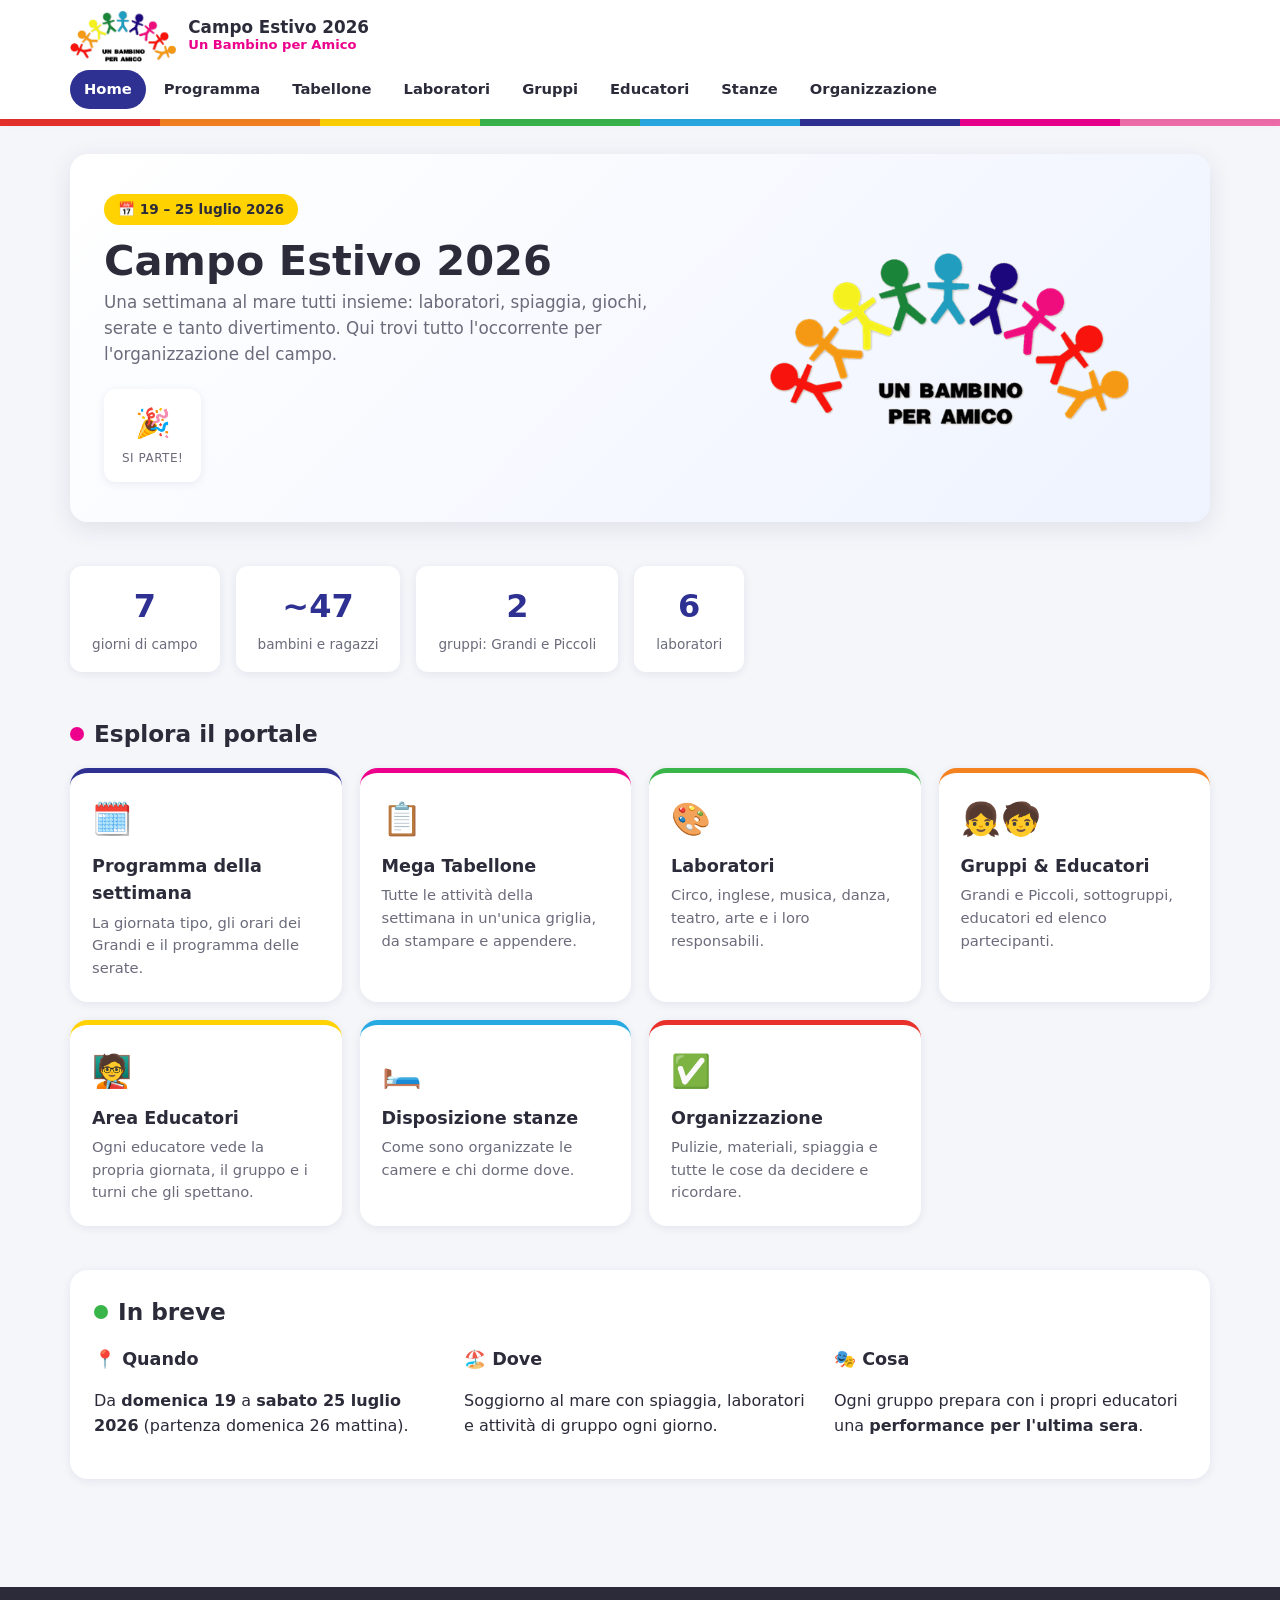
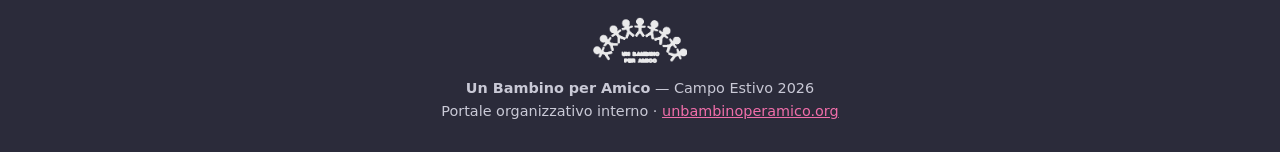
==== index.html @ 4ef32b01 "Portale Campo Estivo 2026 - Un Bambino per Amico Co-Authored-By: Claude Opus 4.8 <noreply@anthropic." ====
<!DOCTYPE html>
<html lang="it">
<head>
  <meta charset="UTF-8" />
  <meta name="viewport" content="width=device-width, initial-scale=1.0" />
  <meta name="robots" content="noindex, nofollow" />
  <title>Campo Estivo 2026 — Un Bambino per Amico</title>
  <link rel="icon" href="assets/66.png" />
  <link rel="stylesheet" href="assets/style.css" />
</head>
<body>
  <header class="site-header">
    <div class="nav-wrap">
      <a class="brand" href="index.html">
        <img src="assets/logo.gif" alt="Un Bambino per Amico" />
        <span class="brand-text"><b>Campo Estivo 2026</b><span>Un Bambino per Amico</span></span>
      </a>
      <button class="nav-toggle" aria-label="Menu">☰</button>
      <nav class="main-nav">
        <a href="index.html">Home</a>
        <a href="programma.html">Programma</a>
        <a href="tabellone.html">Tabellone</a>
        <a href="laboratori.html">Laboratori</a>
        <a href="gruppi.html">Gruppi</a>
        <a href="educatori.html">Educatori</a>
        <a href="stanze.html">Stanze</a>
        <a href="info.html">Organizzazione</a>
      </nav>
    </div>
  </header>
  <div class="rainbow-bar"></div>

  <main>
    <section class="hero section">
      <div>
        <span class="kicker">📅 19 – 25 luglio 2026</span>
        <h1>Campo Estivo 2026</h1>
        <p class="lead">Una settimana al mare tutti insieme: laboratori, spiaggia, giochi,
        serate e tanto divertimento. Qui trovi tutto l'occorrente per l'organizzazione del campo.</p>
        <div class="countdown" id="countdown"></div>
      </div>
      <img class="hero-logo" src="assets/logo.gif" alt="Logo Un Bambino per Amico" />
    </section>

    <section class="section">
      <div class="stats">
        <div class="stat"><b>7</b><span>giorni di campo</span></div>
        <div class="stat"><b>~47</b><span>bambini e ragazzi</span></div>
        <div class="stat"><b>2</b><span>gruppi: Grandi e Piccoli</span></div>
        <div class="stat"><b>6</b><span>laboratori</span></div>
      </div>
    </section>

    <section class="section">
      <h2><span class="dot" style="background:var(--magenta)"></span>Esplora il portale</h2>
      <div class="cards">
        <a class="card" href="programma.html" style="border-top-color:var(--blu)">
          <div class="ico">🗓️</div><h3>Programma della settimana</h3>
          <p>La giornata tipo, gli orari dei Grandi e il programma delle serate.</p>
        </a>
        <a class="card" href="tabellone.html" style="border-top-color:var(--magenta)">
          <div class="ico">📋</div><h3>Mega Tabellone</h3>
          <p>Tutte le attività della settimana in un'unica griglia, da stampare e appendere.</p>
        </a>
        <a class="card" href="laboratori.html" style="border-top-color:var(--verde)">
          <div class="ico">🎨</div><h3>Laboratori</h3>
          <p>Circo, inglese, musica, danza, teatro, arte e i loro responsabili.</p>
        </a>
        <a class="card" href="gruppi.html" style="border-top-color:var(--arancio)">
          <div class="ico">👧🧒</div><h3>Gruppi & Educatori</h3>
          <p>Grandi e Piccoli, sottogruppi, educatori ed elenco partecipanti.</p>
        </a>
        <a class="card" href="educatori.html" style="border-top-color:var(--giallo)">
          <div class="ico">🧑‍🏫</div><h3>Area Educatori</h3>
          <p>Ogni educatore vede la propria giornata, il gruppo e i turni che gli spettano.</p>
        </a>
        <a class="card" href="stanze.html" style="border-top-color:var(--azzurro)">
          <div class="ico">🛏️</div><h3>Disposizione stanze</h3>
          <p>Come sono organizzate le camere e chi dorme dove.</p>
        </a>
        <a class="card" href="info.html" style="border-top-color:var(--rosso)">
          <div class="ico">✅</div><h3>Organizzazione</h3>
          <p>Pulizie, materiali, spiaggia e tutte le cose da decidere e ricordare.</p>
        </a>
      </div>
    </section>

    <section class="section">
      <div class="panel">
        <h2><span class="dot" style="background:var(--verde)"></span>In breve</h2>
        <div class="grid-3">
          <div><h3>📍 Quando</h3><p>Da <b>domenica 19</b> a <b>sabato 25 luglio 2026</b> (partenza domenica 26 mattina).</p></div>
          <div><h3>🏖️ Dove</h3><p>Soggiorno al mare con spiaggia, laboratori e attività di gruppo ogni giorno.</p></div>
          <div><h3>🎭 Cosa</h3><p>Ogni gruppo prepara con i propri educatori una <b>performance per l'ultima sera</b>.</p></div>
        </div>
      </div>
    </section>
  </main>

  <footer class="site-footer">
    <img src="assets/logo.gif" alt="Un Bambino per Amico" /><br />
    <b>Un Bambino per Amico</b> — Campo Estivo 2026<br />
    Portale organizzativo interno · <a href="https://www.unbambinoperamico.org/" target="_blank" rel="noopener">unbambinoperamico.org</a>
  </footer>

  <script src="assets/main.js"></script>
</body>
</html>
---- assets/style.css ----
/* ============================================================
   Un Bambino per Amico — Campo Estivo 2026
   Foglio di stile condiviso
   ============================================================ */

:root {
  /* Palette ripresa dal logo (arcobaleno) */
  --rosso:    #e8312a;
  --arancio:  #f58220;
  --giallo:   #ffd200;
  --verde:    #39b54a;
  --azzurro:  #27aae1;
  --blu:      #2e3192;
  --magenta:  #ec008c;
  --rosa:     #f06eaa;

  --scuro:    #2b2b3a;
  --grigio:   #6b6b7b;
  --chiaro:   #f5f6fa;
  --bianco:   #ffffff;
  --bordo:    #e6e7ee;

  --ombra:    0 6px 24px rgba(40, 40, 80, .10);
  --ombra-sm: 0 2px 10px rgba(40, 40, 80, .08);
  --raggio:   18px;
  --raggio-sm:12px;

  --font: "Segoe UI", system-ui, -apple-system, "Helvetica Neue", Arial, sans-serif;
}

* { box-sizing: border-box; }

html { scroll-behavior: smooth; }

body {
  margin: 0;
  font-family: var(--font);
  color: var(--scuro);
  background: var(--chiaro);
  line-height: 1.55;
}

/* Barra arcobaleno decorativa */
.rainbow-bar {
  height: 7px;
  background: linear-gradient(90deg,
    var(--rosso) 0 12.5%, var(--arancio) 0 25%, var(--giallo) 0 37.5%,
    var(--verde) 0 50%, var(--azzurro) 0 62.5%, var(--blu) 0 75%,
    var(--magenta) 0 87.5%, var(--rosa) 0 100%);
}

/* ---------- Header / Navigazione ---------- */
header.site-header {
  background: var(--bianco);
  box-shadow: var(--ombra-sm);
  position: sticky;
  top: 0;
  z-index: 50;
}
.nav-wrap {
  max-width: 1180px;
  margin: 0 auto;
  display: flex;
  align-items: center;
  justify-content: space-between;
  padding: 10px 20px;
  flex-wrap: wrap;
  gap: 8px;
}
.brand { display: flex; align-items: center; gap: 12px; text-decoration: none; }
.brand img { height: 52px; width: auto; }
.brand .brand-text { line-height: 1.05; }
.brand .brand-text b { color: var(--scuro); font-size: 1.05rem; display: block; }
.brand .brand-text span { color: var(--magenta); font-size: .82rem; font-weight: 600; }

nav.main-nav { display: flex; flex-wrap: wrap; gap: 4px; }
nav.main-nav a {
  text-decoration: none;
  color: var(--scuro);
  font-weight: 600;
  font-size: .92rem;
  padding: 8px 14px;
  border-radius: 999px;
  transition: background .15s, color .15s;
}
nav.main-nav a:hover { background: var(--chiaro); }
nav.main-nav a.active { background: var(--blu); color: #fff; }

.nav-toggle {
  display: none;
  background: var(--blu); color: #fff; border: 0;
  font-size: 1.4rem; line-height: 1; border-radius: 10px;
  padding: 6px 12px; cursor: pointer;
}

/* ---------- Layout ---------- */
main { max-width: 1180px; margin: 0 auto; padding: 28px 20px 64px; }
.section { margin-bottom: 44px; }
h1 { font-size: 2rem; margin: 0 0 6px; }
h2 { font-size: 1.45rem; margin: 0 0 16px; display: flex; align-items: center; gap: 10px; }
h2 .dot { width: 14px; height: 14px; border-radius: 50%; flex: none; }
h3 { font-size: 1.1rem; margin: 0 0 8px; }
p.lead { color: var(--grigio); font-size: 1.05rem; margin-top: 0; }

a { color: var(--blu); }

/* ---------- Hero ---------- */
.hero {
  background: linear-gradient(135deg, #ffffff 0%, #eef3ff 100%);
  border-radius: var(--raggio);
  padding: 40px 34px;
  box-shadow: var(--ombra);
  display: grid;
  grid-template-columns: 1.3fr 1fr;
  gap: 28px;
  align-items: center;
  position: relative;
  overflow: hidden;
}
.hero h1 { font-size: 2.6rem; line-height: 1.05; }
.hero .kicker {
  display: inline-block;
  background: var(--giallo);
  color: var(--scuro);
  font-weight: 700;
  padding: 5px 14px;
  border-radius: 999px;
  font-size: .85rem;
  margin-bottom: 14px;
}
.hero img.hero-logo { width: 100%; max-width: 360px; justify-self: center; }

/* Countdown */
.countdown { display: flex; gap: 12px; margin-top: 22px; flex-wrap: wrap; }
.countdown .box {
  background: #fff; border-radius: var(--raggio-sm);
  padding: 12px 18px; text-align: center; box-shadow: var(--ombra-sm);
  min-width: 78px;
}
.countdown .box b { font-size: 1.8rem; display: block; color: var(--blu); }
.countdown .box span { font-size: .75rem; text-transform: uppercase; color: var(--grigio); letter-spacing: .5px; }

/* ---------- Card ---------- */
.cards { display: grid; grid-template-columns: repeat(auto-fill, minmax(230px, 1fr)); gap: 18px; }
.card {
  background: #fff; border-radius: var(--raggio);
  padding: 22px; box-shadow: var(--ombra-sm);
  text-decoration: none; color: inherit; display: block;
  border-top: 5px solid var(--azzurro);
  transition: transform .15s, box-shadow .15s;
}
.card:hover { transform: translateY(-4px); box-shadow: var(--ombra); }
.card .ico { font-size: 2rem; }
.card h3 { margin: 8px 0 4px; }
.card p { margin: 0; color: var(--grigio); font-size: .92rem; }

/* ---------- Pannelli / box ---------- */
.panel {
  background: #fff; border-radius: var(--raggio);
  padding: 24px; box-shadow: var(--ombra-sm); margin-bottom: 22px;
}
.grid-2 { display: grid; grid-template-columns: 1fr 1fr; gap: 22px; }
.grid-3 { display: grid; grid-template-columns: repeat(3, 1fr); gap: 18px; }

.note {
  background: #fff8e1; border-left: 5px solid var(--giallo);
  padding: 14px 18px; border-radius: var(--raggio-sm); margin: 14px 0;
}
.note.todo { background: #fdeef5; border-left-color: var(--magenta); }
.tag {
  display: inline-block; font-size: .72rem; font-weight: 700;
  padding: 3px 10px; border-radius: 999px; color: #fff; margin-left: 6px;
}

/* ---------- Tabelle ---------- */
table { width: 100%; border-collapse: collapse; background: #fff; border-radius: var(--raggio-sm); overflow: hidden; }
.table-wrap { overflow-x: auto; box-shadow: var(--ombra-sm); border-radius: var(--raggio-sm); }
th, td { padding: 11px 14px; text-align: left; border-bottom: 1px solid var(--bordo); font-size: .93rem; }
th { background: var(--blu); color: #fff; font-weight: 600; }
tbody tr:nth-child(even) { background: #fafbff; }
td.time { font-weight: 700; color: var(--blu); white-space: nowrap; }

/* ---------- Mega Tabellone ---------- */
.tabellone-wrap { overflow-x: auto; box-shadow: var(--ombra); border-radius: var(--raggio); }
table.tabellone { min-width: 920px; border-radius: var(--raggio); }
table.tabellone th { background: var(--scuro); text-align: center; position: sticky; top: 0; }
table.tabellone th.time-col { background: var(--blu); }
table.tabellone td { vertical-align: top; border: 1px solid var(--bordo); padding: 8px; }
table.tabellone td.time { text-align: center; background: #f0f2fb; font-size: .82rem; }
.act {
  border-radius: 9px; padding: 7px 9px; color: #fff; font-size: .82rem;
  font-weight: 600; margin-bottom: 4px; line-height: 1.25;
}
.act small { display: block; font-weight: 400; opacity: .92; }

/* colori attività */
.a-spiaggia  { background: var(--azzurro); }
.a-lab       { background: var(--verde); }
.a-pasto     { background: var(--arancio); }
.a-serata    { background: var(--magenta); }
.a-relax     { background: var(--rosa); }
.a-routine   { background: var(--grigio); }
.a-special   { background: var(--blu); }
.a-gita      { background: var(--rosso); }

/* legenda */
.legend { display: flex; flex-wrap: wrap; gap: 10px; margin: 16px 0; }
.legend span { display: inline-flex; align-items: center; gap: 7px; font-size: .85rem; font-weight: 600; }
.legend i { width: 16px; height: 16px; border-radius: 5px; display: inline-block; }

/* ---------- Liste nomi ---------- */
.namelist { columns: 3; column-gap: 22px; }
.namelist .year-block { break-inside: avoid; margin-bottom: 14px; }
.namelist .year-block b { color: var(--magenta); display: block; margin-bottom: 4px; border-bottom: 2px solid var(--bordo); }
.namelist ul { margin: 0; padding-left: 18px; }
.namelist li { font-size: .9rem; }
.pill-list { list-style: none; padding: 0; display: flex; flex-wrap: wrap; gap: 8px; margin: 0; }
.pill-list li { background: var(--chiaro); border-radius: 999px; padding: 6px 14px; font-size: .9rem; font-weight: 600; }

/* stat */
.stats { display: flex; gap: 16px; flex-wrap: wrap; margin: 14px 0; }
.stat { background: #fff; border-radius: var(--raggio-sm); padding: 16px 22px; box-shadow: var(--ombra-sm); text-align: center; }
.stat b { font-size: 2rem; display: block; color: var(--blu); }
.stat span { color: var(--grigio); font-size: .85rem; }

/* ---------- Stanze ---------- */
.rooms { display: grid; grid-template-columns: repeat(auto-fill, minmax(220px, 1fr)); gap: 16px; }
.room {
  background: #fff; border-radius: var(--raggio-sm); padding: 16px;
  box-shadow: var(--ombra-sm); border-top: 5px solid var(--verde);
}
.room h4 { margin: 0 0 6px; display: flex; justify-content: space-between; align-items: center; }
.room .cap { font-size: .75rem; color: var(--grigio); font-weight: 600; }
.room ol { margin: 6px 0 0; padding-left: 20px; }
.room li { font-size: .88rem; }
.room.empty { border-top-color: var(--bordo); color: var(--grigio); font-style: italic; }

/* ---------- Footer ---------- */
footer.site-footer {
  background: var(--scuro); color: #c9c9d6; text-align: center;
  padding: 30px 20px; font-size: .9rem;
}
footer.site-footer img { height: 46px; filter: brightness(0) invert(1); opacity: .9; margin-bottom: 8px; }
footer.site-footer a { color: var(--rosa); }

/* ---------- Responsive ---------- */
@media (max-width: 860px) {
  .hero { grid-template-columns: 1fr; text-align: center; }
  .hero img.hero-logo { max-width: 260px; }
  .countdown { justify-content: center; }
  .grid-2, .grid-3 { grid-template-columns: 1fr; }
  .namelist { columns: 2; }
  nav.main-nav {
    display: none; width: 100%; flex-direction: column; padding-top: 8px;
  }
  nav.main-nav.open { display: flex; }
  .nav-toggle { display: block; }
}
@media (max-width: 520px) {
  .namelist { columns: 1; }
  .hero h1 { font-size: 2rem; }
}

/* ---------- Stampa ---------- */
@media print {
  header.site-header, footer.site-footer, .nav-toggle, .no-print { display: none !important; }
  body { background: #fff; }
  .panel, .card, table { box-shadow: none; }
  .tabellone-wrap { overflow: visible; }
  table.tabellone { min-width: 0; width: 100%; font-size: .7rem; }
  .act { -webkit-print-color-adjust: exact; print-color-adjust: exact; }
}
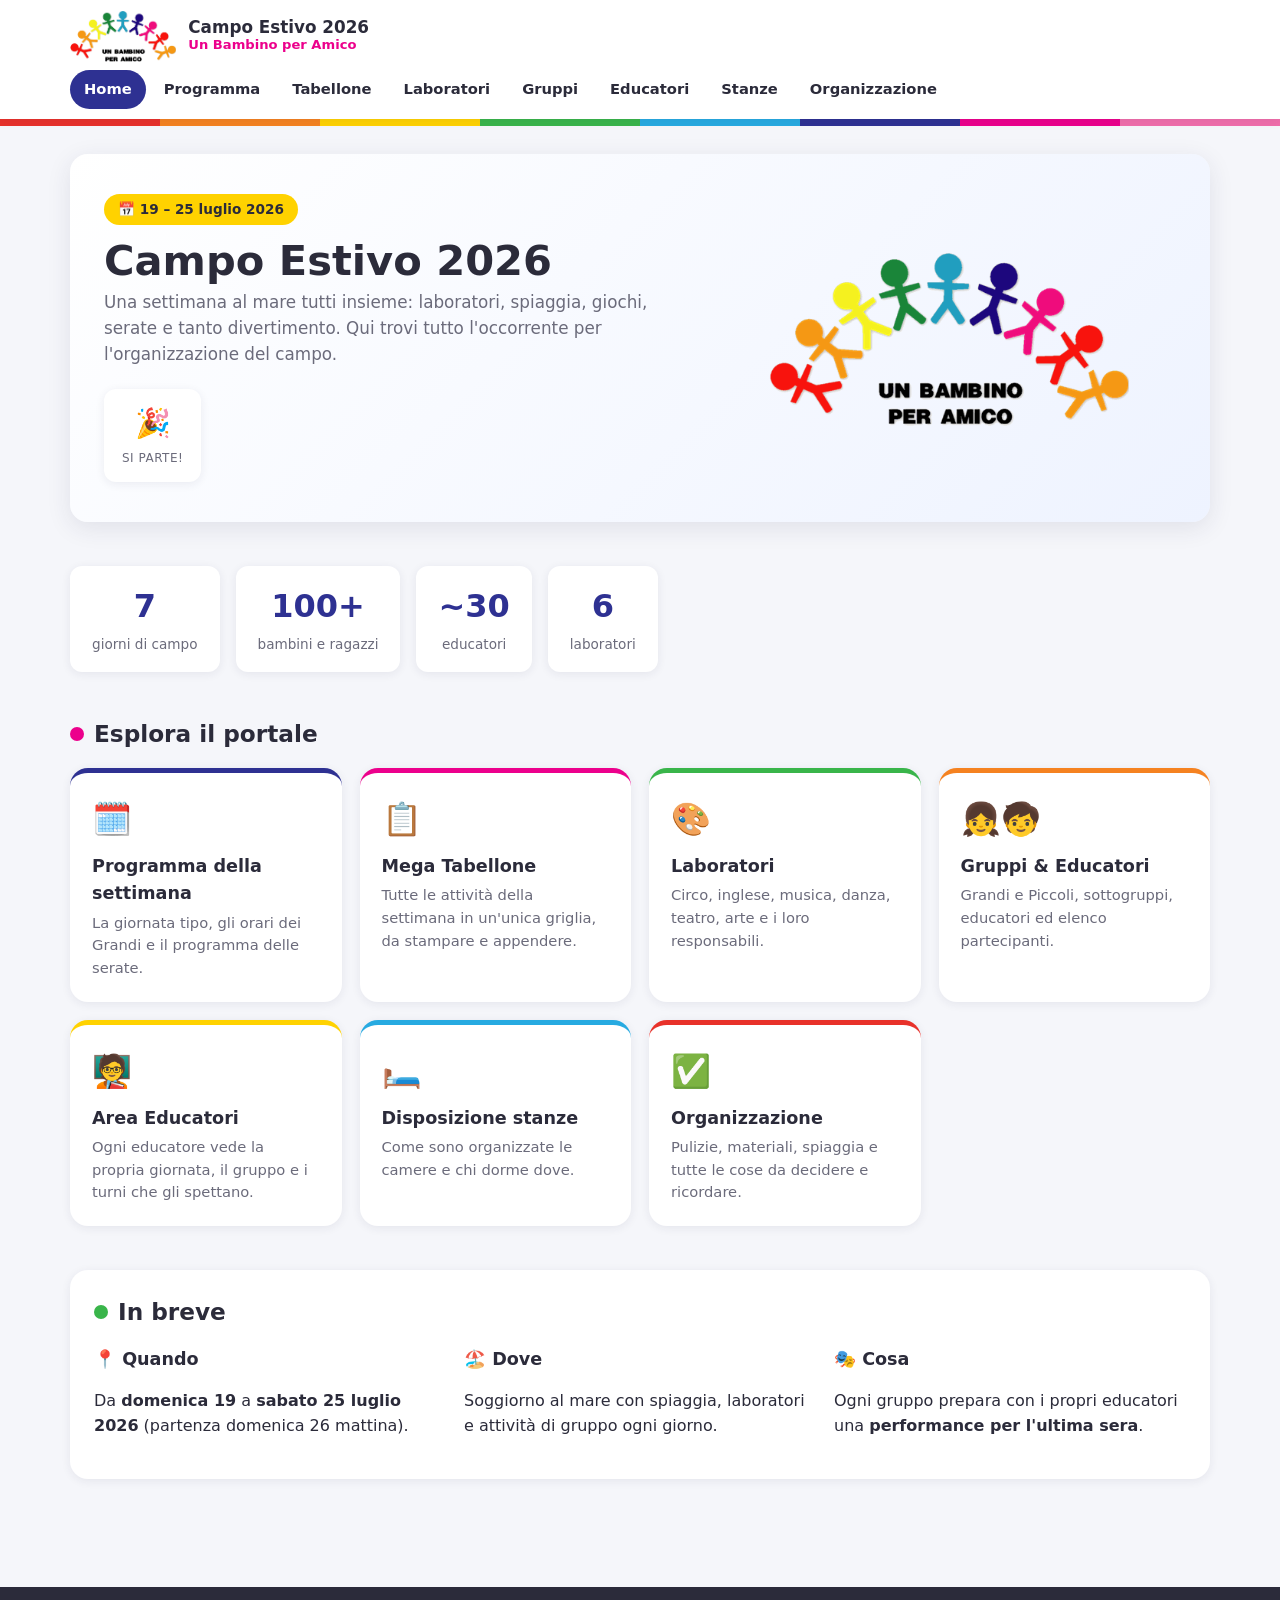
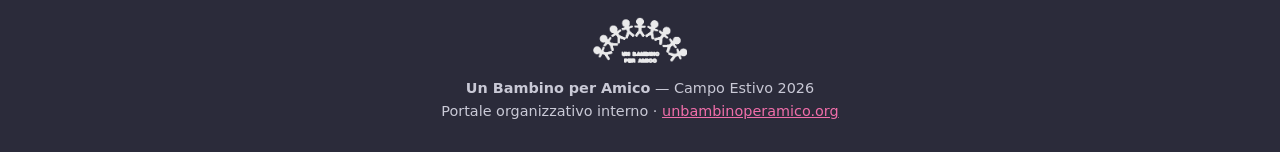
==== commit 9fce4581: "Aggiorna numeri (100+ bambini, ~30 educatori) e gita Mirabilandia di mercoledì Co-Authored-By: Claud" ====
--- a/index.html
+++ b/index.html
@@ -45,8 +45,8 @@
     <section class="section">
       <div class="stats">
         <div class="stat"><b>7</b><span>giorni di campo</span></div>
-        <div class="stat"><b>~47</b><span>bambini e ragazzi</span></div>
-        <div class="stat"><b>2</b><span>gruppi: Grandi e Piccoli</span></div>
+        <div class="stat"><b>100+</b><span>bambini e ragazzi</span></div>
+        <div class="stat"><b>~30</b><span>educatori</span></div>
         <div class="stat"><b>6</b><span>laboratori</span></div>
       </div>
     </section>
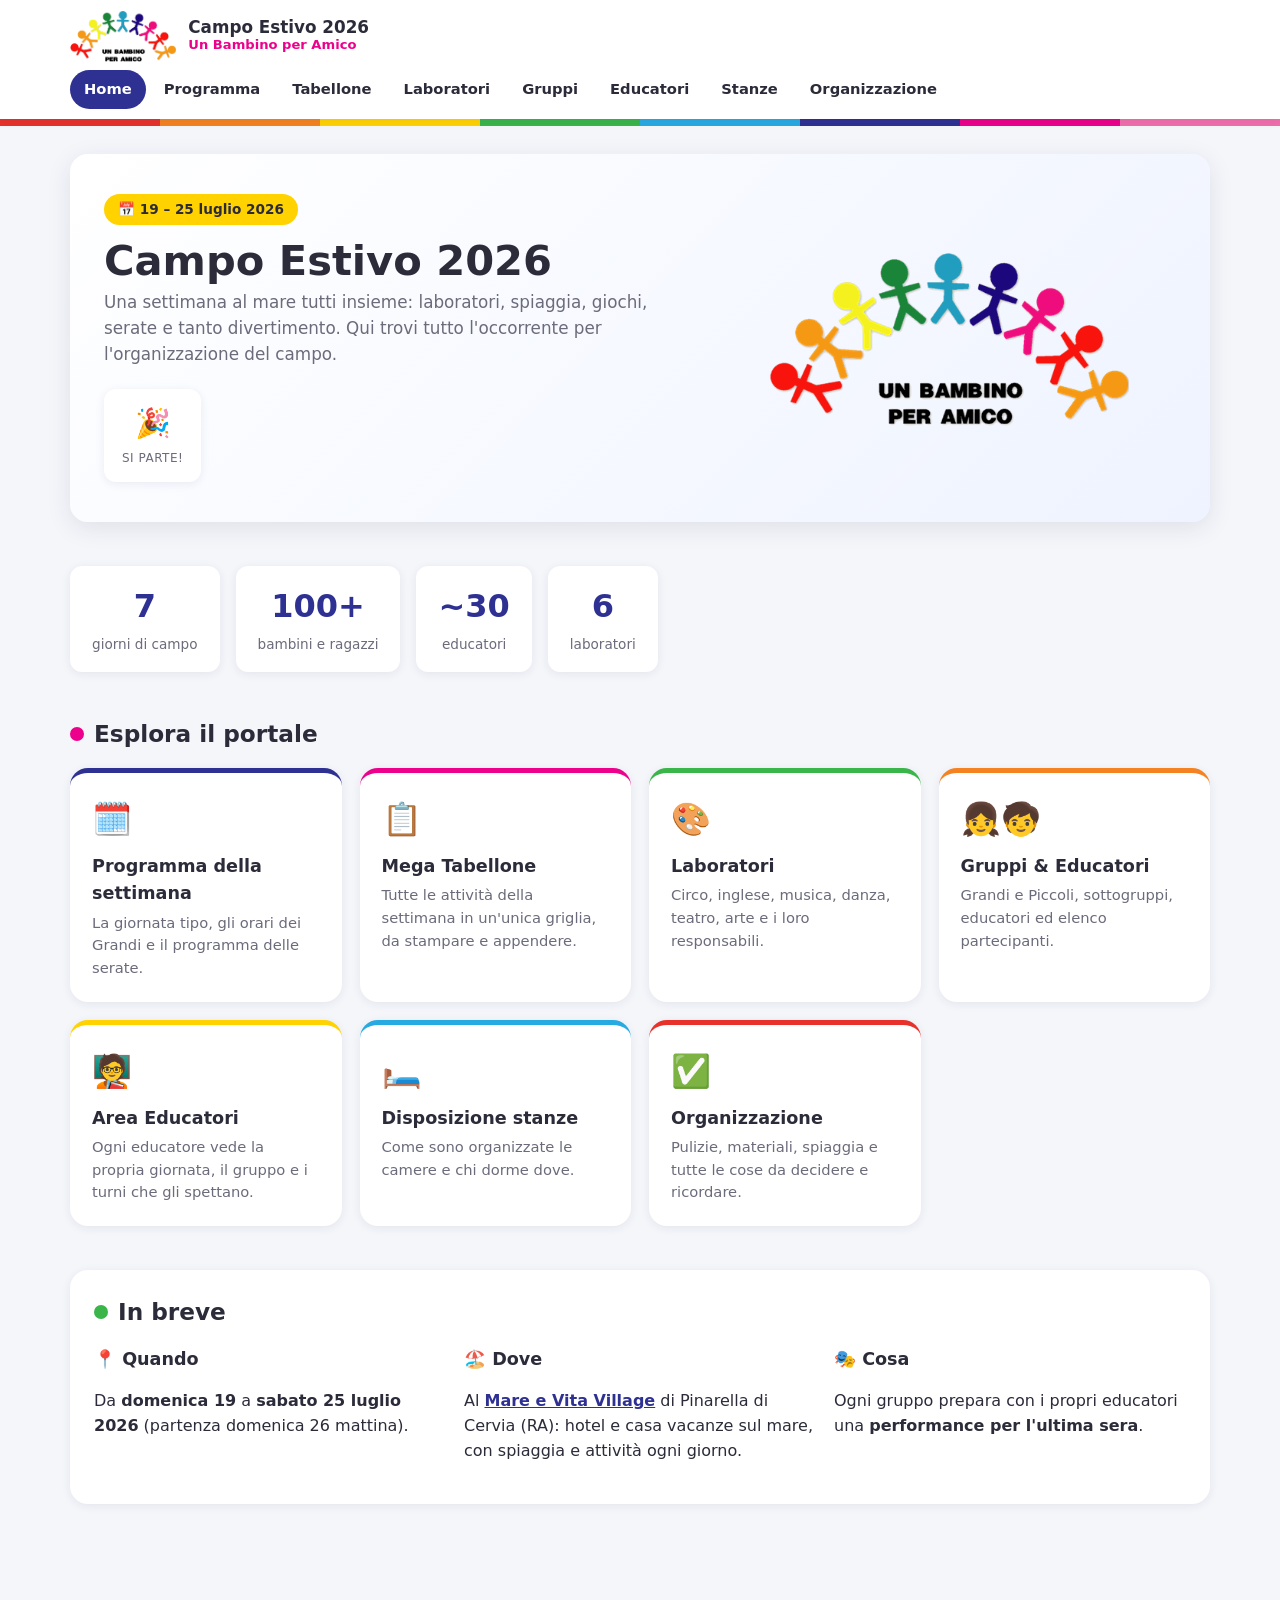
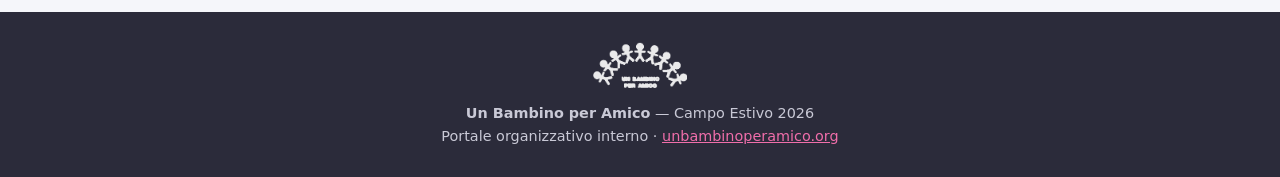
==== commit e4683031: "Correzione nome struttura (Mare e Vita Village) e rimozione cache .wrangler Co-Authored-By: Claude O" ====
--- a/index.html
+++ b/index.html
@@ -90,7 +90,7 @@
         <h2><span class="dot" style="background:var(--verde)"></span>In breve</h2>
         <div class="grid-3">
           <div><h3>📍 Quando</h3><p>Da <b>domenica 19</b> a <b>sabato 25 luglio 2026</b> (partenza domenica 26 mattina).</p></div>
-          <div><h3>🏖️ Dove</h3><p>Soggiorno al mare con spiaggia, laboratori e attività di gruppo ogni giorno.</p></div>
+          <div><h3>🏖️ Dove</h3><p>Al <b><a href="https://www.mareevita.it/" target="_blank" rel="noopener">Mare e Vita Village</a></b> di Pinarella di Cervia (RA): hotel e casa vacanze sul mare, con spiaggia e attività ogni giorno.</p></div>
           <div><h3>🎭 Cosa</h3><p>Ogni gruppo prepara con i propri educatori una <b>performance per l'ultima sera</b>.</p></div>
         </div>
       </div>
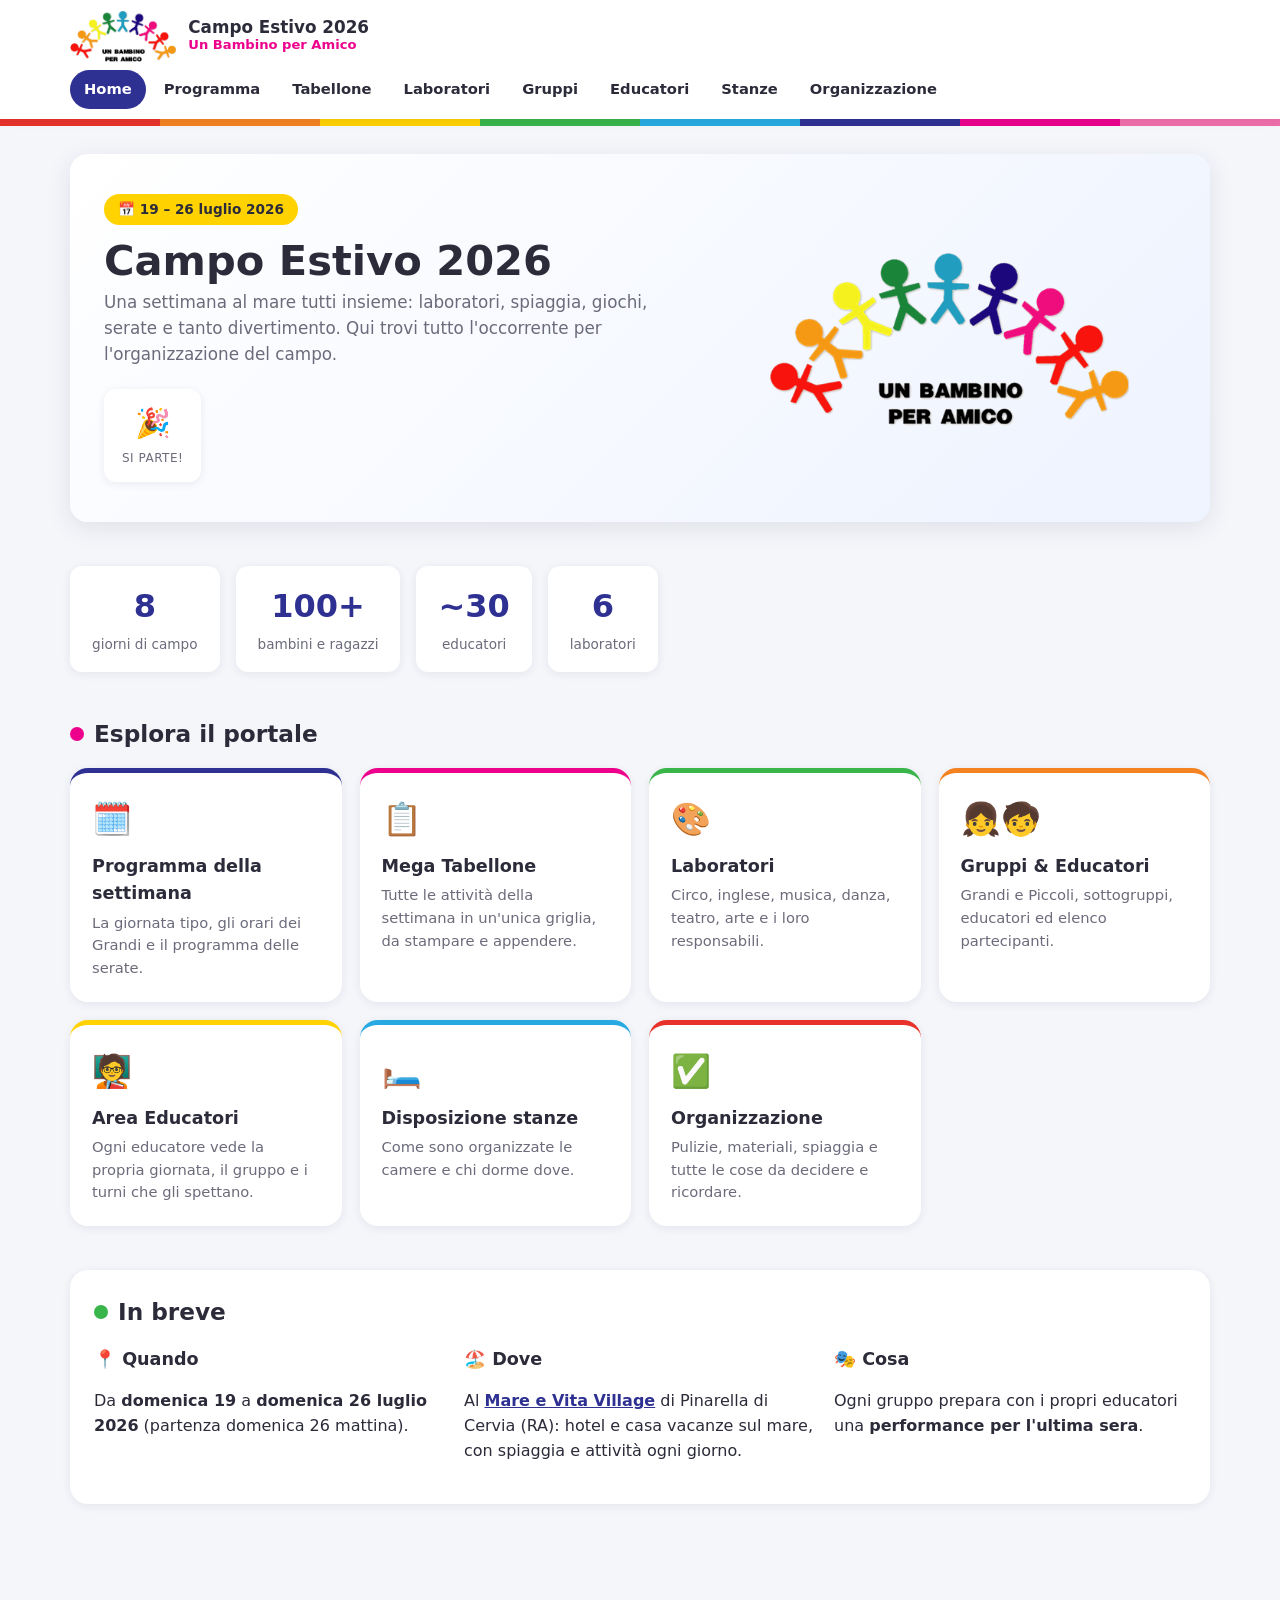
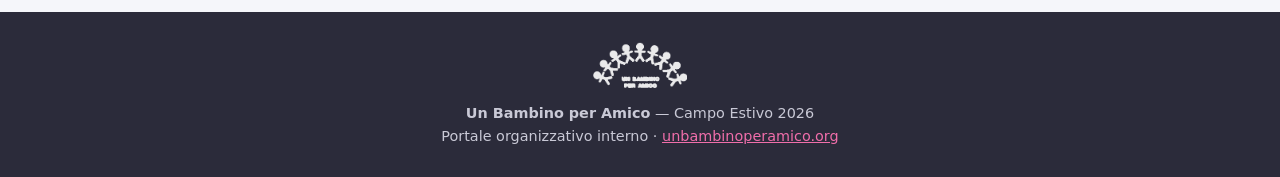
==== commit 1da5f14b: "Correggi date campo: 19-26 luglio 2026 Co-Authored-By: Claude Opus 4.8 <noreply@anthropic.com>" ====
--- a/index.html
+++ b/index.html
@@ -33,7 +33,7 @@
   <main>
     <section class="hero section">
       <div>
-        <span class="kicker">📅 19 – 25 luglio 2026</span>
+        <span class="kicker">📅 19 – 26 luglio 2026</span>
         <h1>Campo Estivo 2026</h1>
         <p class="lead">Una settimana al mare tutti insieme: laboratori, spiaggia, giochi,
         serate e tanto divertimento. Qui trovi tutto l'occorrente per l'organizzazione del campo.</p>
@@ -44,7 +44,7 @@
 
     <section class="section">
       <div class="stats">
-        <div class="stat"><b>7</b><span>giorni di campo</span></div>
+        <div class="stat"><b>8</b><span>giorni di campo</span></div>
         <div class="stat"><b>100+</b><span>bambini e ragazzi</span></div>
         <div class="stat"><b>~30</b><span>educatori</span></div>
         <div class="stat"><b>6</b><span>laboratori</span></div>
@@ -89,7 +89,7 @@
       <div class="panel">
         <h2><span class="dot" style="background:var(--verde)"></span>In breve</h2>
         <div class="grid-3">
-          <div><h3>📍 Quando</h3><p>Da <b>domenica 19</b> a <b>sabato 25 luglio 2026</b> (partenza domenica 26 mattina).</p></div>
+          <div><h3>📍 Quando</h3><p>Da <b>domenica 19</b> a <b>domenica 26 luglio 2026</b> (partenza domenica 26 mattina).</p></div>
           <div><h3>🏖️ Dove</h3><p>Al <b><a href="https://www.mareevita.it/" target="_blank" rel="noopener">Mare e Vita Village</a></b> di Pinarella di Cervia (RA): hotel e casa vacanze sul mare, con spiaggia e attività ogni giorno.</p></div>
           <div><h3>🎭 Cosa</h3><p>Ogni gruppo prepara con i propri educatori una <b>performance per l'ultima sera</b>.</p></div>
         </div>
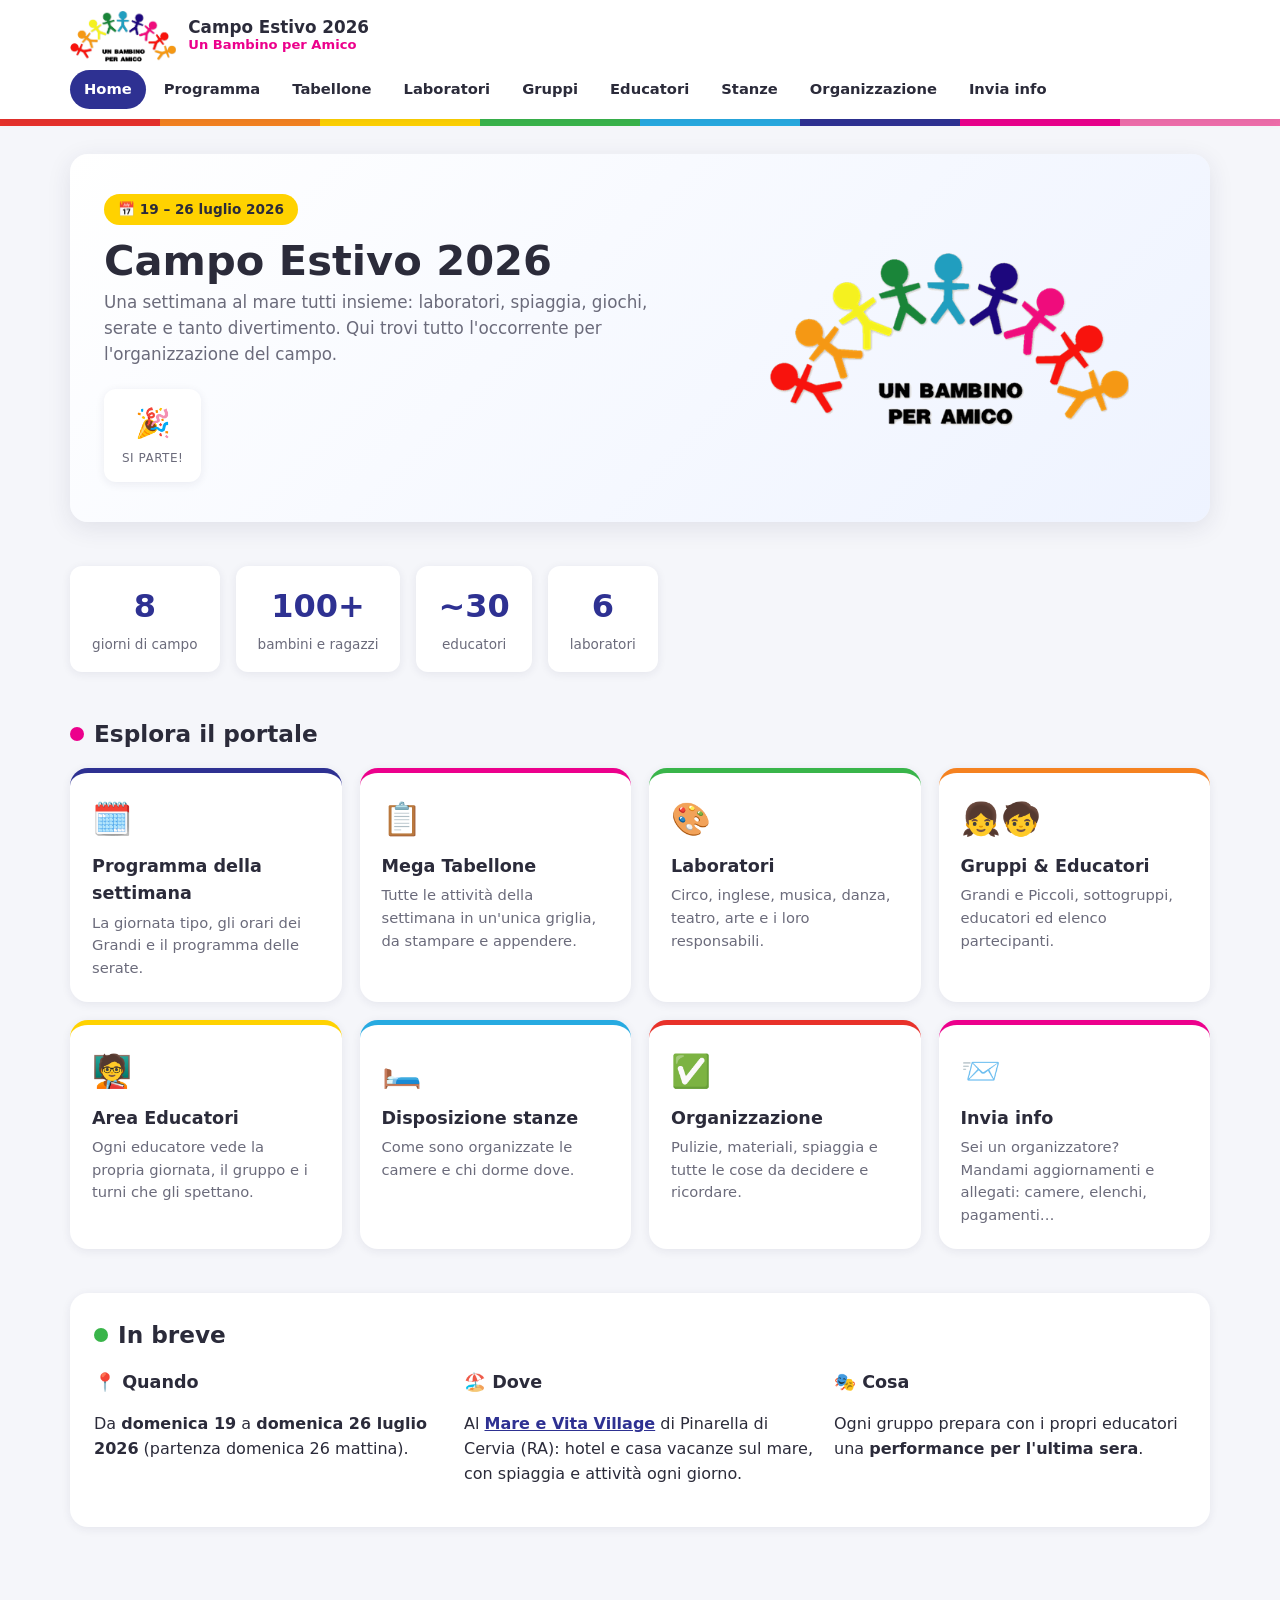
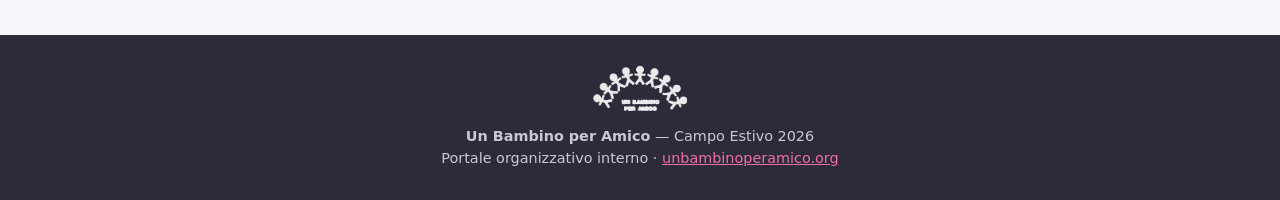
==== commit a37e488f: "Aggiunta sezione "Invia info" per gli organizzatori - Nuova pagina contributi.html: modulo con testo" ====
--- a/index.html
+++ b/index.html
@@ -25,6 +25,7 @@
         <a href="educatori.html">Educatori</a>
         <a href="stanze.html">Stanze</a>
         <a href="info.html">Organizzazione</a>
+        <a href="contributi.html">Invia info</a>
       </nav>
     </div>
   </header>
@@ -82,6 +83,10 @@
           <div class="ico">✅</div><h3>Organizzazione</h3>
           <p>Pulizie, materiali, spiaggia e tutte le cose da decidere e ricordare.</p>
         </a>
+        <a class="card" href="contributi.html" style="border-top-color:var(--magenta)">
+          <div class="ico">📨</div><h3>Invia info</h3>
+          <p>Sei un organizzatore? Mandami aggiornamenti e allegati: camere, elenchi, pagamenti…</p>
+        </a>
       </div>
     </section>
 
--- a/assets/style.css
+++ b/assets/style.css
@@ -202,6 +202,20 @@
 .a-routine   { background: var(--grigio); }
 .a-special   { background: var(--blu); }
 .a-gita      { background: var(--rosso); }
+.a-mirab     { background: linear-gradient(90deg, var(--rosso), var(--arancio), var(--giallo), var(--verde), var(--azzurro), var(--blu), var(--magenta)); }
+.a-festival  { background: linear-gradient(90deg, var(--magenta), var(--arancio)); }
+
+/* Tabellone con i giorni nelle righe (stile programma cartaceo) */
+table.tabellone td.day-cell { background: var(--blu); color: #fff; font-weight: 700; white-space: nowrap; text-align: center; vertical-align: middle; }
+table.tabellone td.day-cell small { display: block; font-weight: 400; opacity: .85; font-size: .72rem; }
+table.tabellone th.th-mattino    { background: var(--arancio); }
+table.tabellone th.th-pomeriggio { background: var(--azzurro); }
+table.tabellone th.th-sera       { background: var(--blu); }
+table.tabellone th.th-slot       { background: #3a3a4d; font-weight: 600; font-size: .8rem; }
+table.tabellone th .th-meal      { display: block; font-weight: 400; font-size: .72rem; opacity: .9; }
+table.tabellone td.cell          { text-align: center; vertical-align: middle; }
+.act.a-mirab    { font-size: 1.35rem; font-weight: 800; letter-spacing: 4px; padding: 16px 8px; text-shadow: 0 1px 2px rgba(0,0,0,.25); }
+.act.a-festival { font-weight: 800; letter-spacing: .5px; text-transform: uppercase; }
 
 /* legenda */
 .legend { display: flex; flex-wrap: wrap; gap: 10px; margin: 16px 0; }
@@ -234,6 +248,41 @@
 .room ol { margin: 6px 0 0; padding-left: 20px; }
 .room li { font-size: .88rem; }
 .room.empty { border-top-color: var(--bordo); color: var(--grigio); font-style: italic; }
+
+/* ---------- Modulo "Invia info" ---------- */
+.form { display: flex; flex-direction: column; gap: 6px; }
+.form label { font-weight: 600; font-size: .92rem; margin-top: 10px; }
+.form .req { color: var(--rosso); }
+.form input[type="text"],
+.form input[type="email"],
+.form select,
+.form textarea,
+.form input[type="file"] {
+  font-family: var(--font); font-size: .95rem; color: var(--scuro);
+  background: var(--chiaro);
+  border: 1.5px solid var(--bordo); border-radius: var(--raggio-sm);
+  padding: 10px 12px; width: 100%;
+}
+.form textarea { resize: vertical; }
+.form input:focus, .form select:focus, .form textarea:focus {
+  outline: none; border-color: var(--blu); background: #fff;
+}
+.form input[type="file"] { background: #fff; padding: 8px; cursor: pointer; }
+.form .hint { color: var(--grigio); font-size: .8rem; margin-top: 2px; }
+.btn-send {
+  margin-top: 18px; align-self: flex-start;
+  background: var(--magenta); color: #fff; border: 0;
+  font-weight: 700; font-size: 1rem; font-family: var(--font);
+  padding: 12px 26px; border-radius: 999px; cursor: pointer;
+  transition: transform .12s, box-shadow .12s, background .12s;
+}
+.btn-send:hover { transform: translateY(-2px); box-shadow: var(--ombra); }
+.btn-send:disabled { background: var(--grigio); cursor: default; transform: none; box-shadow: none; }
+.form-status { margin: 12px 0 0; font-weight: 600; font-size: .92rem; }
+.form-status.ok  { color: var(--verde); }
+.form-status.err { color: var(--rosso); }
+.howto { padding-left: 20px; margin: 0 0 10px; }
+.howto li { margin-bottom: 6px; }
 
 /* ---------- Footer ---------- */
 footer.site-footer {
